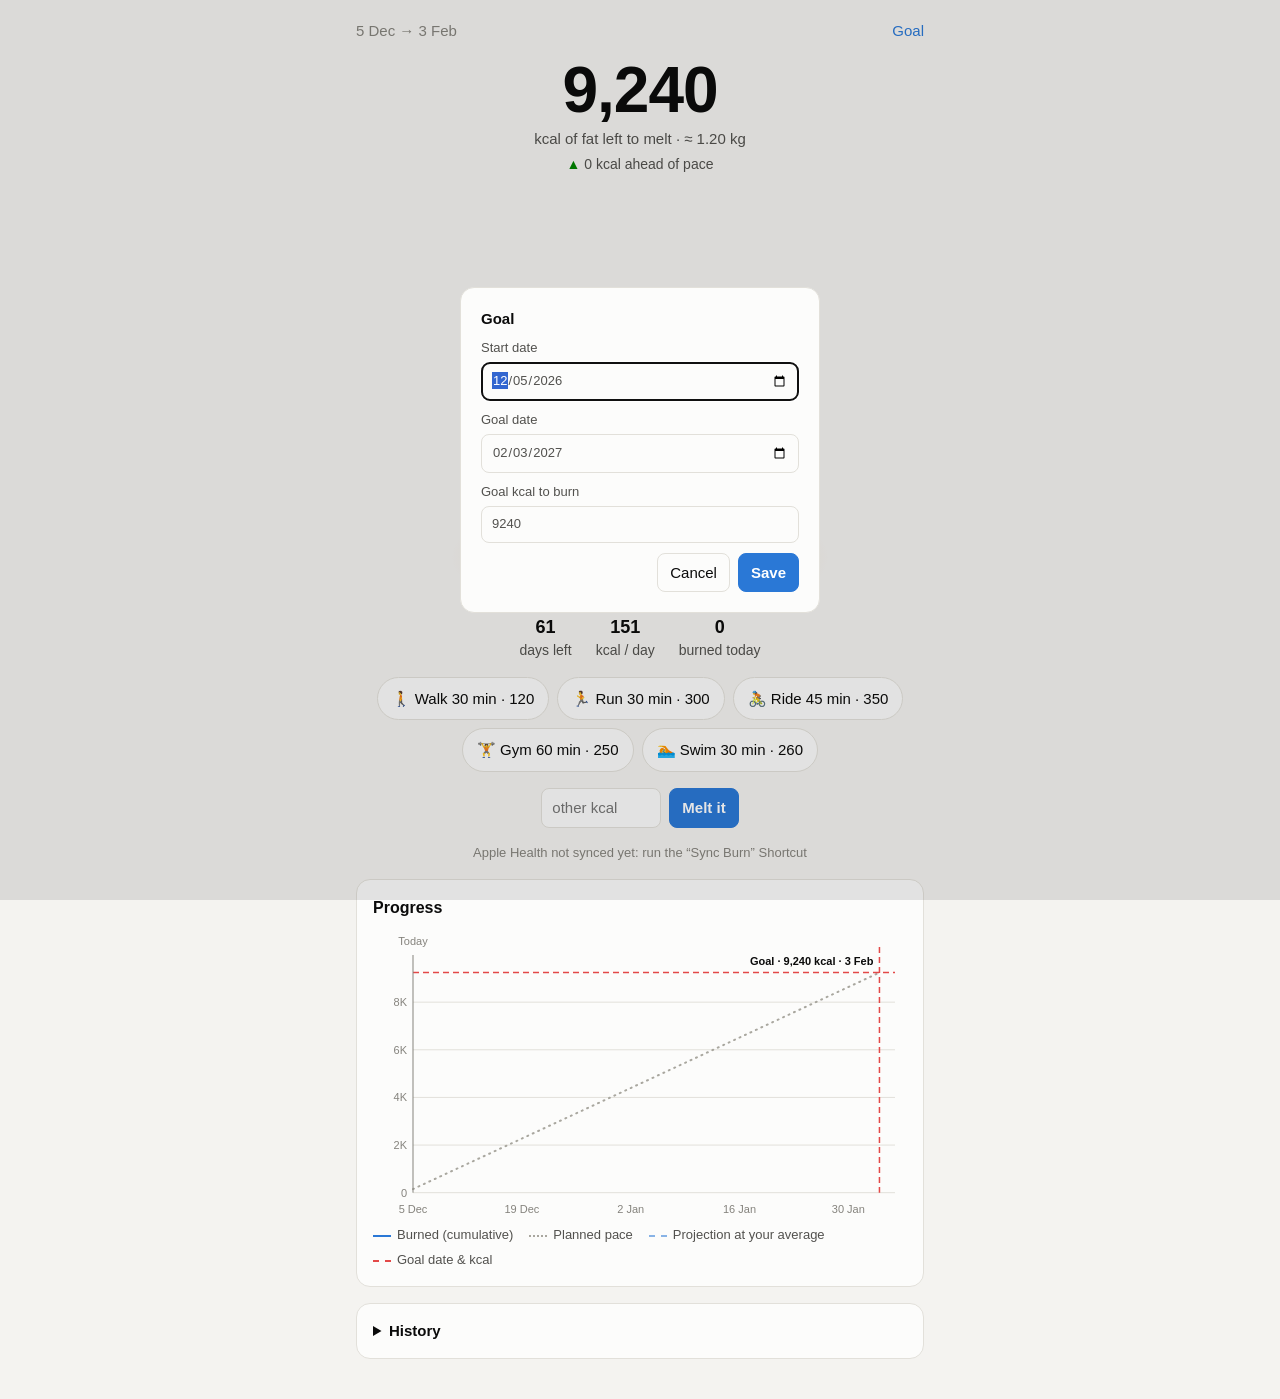
==== index.html @ 9212c3b6 "Add burn-goal app: melting fat block with trend chart Design chosen from the UI prototype (branch pr" ====
<!doctype html>
<html lang="en">
<head>
<meta charset="utf-8">
<meta name="viewport" content="width=device-width, initial-scale=1, viewport-fit=cover">
<title>Burn Goal</title>
<link rel="stylesheet" href="style.css">
</head>
<body>
<main class="app">
  <div class="top">
    <span id="range" class="muted"></span>
    <button class="link" id="open-settings">Goal</button>
  </div>

  <section class="count">
    <div class="big num" id="left-num"></div>
    <div class="sub" id="left-sub"></div>
    <div id="status" class="status"></div>
  </section>

  <div id="fat" class="fat"></div>

  <div class="facts">
    <div><b class="num" id="days-left"></b>days left</div>
    <div><b class="num" id="per-day"></b>kcal / day</div>
    <div><b class="num" id="today-kcal"></b>burned today</div>
  </div>

  <div class="chips" id="chips"></div>
  <form class="custom" id="custom-form">
    <input type="number" name="kcal" placeholder="other kcal" min="1" inputmode="numeric" required aria-label="Other kcal">
    <button class="primary">Melt it</button>
  </form>
  <p class="sync muted" id="sync-info"></p>

  <section class="card">
    <h2>Progress</h2>
    <div class="chart-wrap" id="chart"></div>
    <div class="legend">
      <span><i class="key burned"></i>Burned (cumulative)</span>
      <span><i class="key pace"></i>Planned pace</span>
      <span><i class="key projection"></i>Projection at your average</span>
      <span><i class="key goal"></i>Goal date &amp; kcal</span>
    </div>
  </section>

  <details class="card history">
    <summary>History</summary>
    <ul id="history"></ul>
  </details>
</main>

<dialog id="settings">
  <form method="dialog" id="settings-form">
    <strong>Goal</strong>
    <label>Start date <input type="date" name="startDate" required></label>
    <label>Goal date <input type="date" name="goalDate" required></label>
    <label>Goal kcal to burn <input type="number" name="goalKcal" min="1" step="1" required></label>
    <div class="actions">
      <button value="cancel" formnovalidate>Cancel</button>
      <button class="primary" value="save">Save</button>
    </div>
  </form>
</dialog>

<div class="toast" id="toast" role="status" aria-live="polite"></div>
<script type="module" src="src/app.js"></script>
</body>
</html>
---- style.css ----
:root {
  color-scheme: light;
  --surface-0: #f4f3f0;
  --surface-1: #fcfcfb;
  --border: #e2e0da;
  --text-primary: #0b0b0b;
  --text-secondary: #52514e;
  --text-muted: #85837d;
  --series-1: #2a78d6;
  --series-1-wash: rgba(42, 120, 214, .10);
  --pace: #a9a79f;
  --goal: #e34948;
  --good: #008300;
  --warn: #b86e00;
  --fat: #f7e4a4; --fat-edge: #e0c066; --fat-shade: #efd27f; --fat-marble: #fff4cf;
  --heat-a: rgba(235, 104, 52, .28); --heat-b: rgba(235, 104, 52, 0);
}
@media (prefers-color-scheme: dark) {
  :root:not([data-theme="light"]) {
    color-scheme: dark;
    --surface-0: #121211; --surface-1: #1a1a19; --border: #34332f;
    --text-primary: #f0efec; --text-secondary: #c3c2b7; --text-muted: #8f8d85;
    --series-1: #3987e5; --series-1-wash: rgba(57, 135, 229, .14); --pace: #6c6a63;
    --goal: #e66767; --good: #3fae3f; --warn: #e0a030;
    --fat: #e9cf7f; --fat-edge: #c9a645; --fat-shade: #d9b95e; --fat-marble: #f6e3a8;
    --heat-a: rgba(217, 89, 38, .35); --heat-b: rgba(217, 89, 38, 0);
  }
}

* { box-sizing: border-box; }
body { margin: 0; background: var(--surface-0); color: var(--text-primary);
       font: 15px/1.45 -apple-system, BlinkMacSystemFont, "Segoe UI", Roboto, sans-serif; }
button, input { font: inherit; color: inherit; }
input { background: var(--surface-1); border: 1px solid var(--border); border-radius: 8px; padding: 8px 10px; min-width: 0; }
button { cursor: pointer; border: 1px solid var(--border); background: var(--surface-1); border-radius: 8px; padding: 8px 12px; }
button.primary { background: var(--series-1); border-color: var(--series-1); color: #fff; font-weight: 600; }
button.link { border: 0; background: none; padding: 0; color: var(--series-1); }
.muted { color: var(--text-muted); }
.num { font-variant-numeric: tabular-nums; }
.card { width: 100%; background: var(--surface-1); border: 1px solid var(--border); border-radius: 14px; padding: 16px; }
.card h2 { margin: 0 0 8px; font-size: 16px; }

.app { max-width: 600px; margin: 0 auto; padding: max(20px, env(safe-area-inset-top)) 16px 40px;
       display: flex; flex-direction: column; align-items: center; gap: 16px; }
.top { width: 100%; display: flex; justify-content: space-between; align-items: center; }

/* Headline + fat block */
.count { text-align: center; }
.count .big { font-size: 64px; font-weight: 700; line-height: 1; letter-spacing: -1px; }
.count .sub { color: var(--text-secondary); margin-top: 6px; }
.status { font-size: 14px; margin-top: 4px; }
.status.good > span:first-child { color: var(--good); }
.status.warn > span:first-child { color: var(--warn); }
.status > span:last-child { color: var(--text-secondary); }
.fat { width: min(420px, 100%); background: radial-gradient(ellipse 60% 22% at 50% 90%, var(--heat-a), var(--heat-b) 75%); }
.fat svg { width: 100%; height: auto; display: block; }
.fat .fat-goal { font-size: 11px; fill: var(--text-muted); }
.fat .fat-done { font-size: 22px; font-weight: 700; fill: var(--text-primary); }
.drip { transform-box: fill-box; transform-origin: 50% 0; animation: drip 2.6s ease-in-out infinite; }
.drop { transform-box: fill-box; animation: fall 2.2s ease-in infinite; }
@keyframes drip { 0%, 100% { transform: scaleY(.55); } 50% { transform: scaleY(1.15); } }
@keyframes fall { 0% { transform: translateY(0); opacity: 0; } 15%, 85% { opacity: 1; } 100% { transform: translateY(var(--fall, 60px)); opacity: 0; } }
@media (prefers-reduced-motion: reduce) { .drip, .drop { animation: none; } }

.facts { display: flex; gap: 24px; justify-content: center; flex-wrap: wrap; color: var(--text-secondary); font-size: 14px; }
.facts b { color: var(--text-primary); font-size: 18px; display: block; text-align: center; }

/* Logging */
.chips { display: flex; gap: 8px; flex-wrap: wrap; justify-content: center; }
.chips button { border-radius: 999px; padding: 10px 14px; }
.chips button:active { transform: scale(.96); }
.custom { display: flex; gap: 8px; justify-content: center; }
.custom input { width: 120px; }
.sync { margin: 0; font-size: 13px; text-align: center; }

/* Chart */
.chart-wrap { position: relative; }
.chart-wrap svg { display: block; touch-action: pan-y; }
.chart-wrap text { fill: var(--text-muted); font-size: 11px; }
.chart-wrap text.strong { fill: var(--text-primary); font-weight: 600; }
.chart-wrap .grid { stroke: var(--border); }
.chart-wrap .pace { stroke: var(--pace); stroke-width: 2; stroke-dasharray: 1 5; stroke-linecap: round; }
.chart-wrap .projection { stroke: var(--series-1); stroke-opacity: .55; stroke-width: 2; stroke-dasharray: 6 5; }
.chart-wrap .goal { stroke: var(--goal); stroke-width: 1.5; stroke-dasharray: 6 4; }
.chart-wrap .today, .chart-wrap .crosshair { stroke: var(--text-muted); stroke-width: 1; }
.chart-wrap .area { fill: var(--series-1-wash); }
.chart-wrap .burned { fill: none; stroke: var(--series-1); stroke-width: 2; stroke-linejoin: round; stroke-linecap: round; }
.chart-wrap .dot { fill: var(--series-1); stroke: var(--surface-1); stroke-width: 2; }
.tip { position: absolute; pointer-events: none; background: var(--surface-1); border: 1px solid var(--border); border-radius: 8px;
       padding: 8px 10px; font-size: 13px; box-shadow: 0 4px 16px rgba(0, 0, 0, .12); white-space: nowrap; }
.legend { display: flex; gap: 6px 16px; flex-wrap: wrap; font-size: 13px; color: var(--text-secondary); margin-top: 6px; }
.legend .key { display: inline-block; width: 18px; height: 0; vertical-align: middle; margin-right: 6px; border-top: 2px solid; }
.legend .key.burned { border-color: var(--series-1); }
.legend .key.pace { border-color: var(--pace); border-top-style: dotted; }
.legend .key.projection { border-color: var(--series-1); border-top-style: dashed; opacity: .55; }
.legend .key.goal { border-color: var(--goal); border-top-style: dashed; }

/* History */
.history summary { cursor: pointer; font-weight: 600; }
.history ul { list-style: none; padding: 0; margin: 8px 0 0; }
.history li { padding: 8px 0; border-bottom: 1px solid var(--border); font-size: 14px; }
.history .day, .history .row { display: flex; justify-content: space-between; gap: 8px; }
.history .row { padding-left: 12px; font-size: 13px; }

/* Settings + toast */
dialog { border: 1px solid var(--border); border-radius: 14px; background: var(--surface-1); color: var(--text-primary);
         padding: 20px; width: min(360px, calc(100vw - 32px)); }
dialog form { display: grid; gap: 10px; }
dialog label { display: grid; gap: 4px; font-size: 13px; color: var(--text-secondary); }
dialog .actions { display: flex; gap: 8px; justify-content: flex-end; }
.toast { position: fixed; top: max(18px, env(safe-area-inset-top)); left: 50%; transform: translateX(-50%);
         background: var(--text-primary); color: var(--surface-1); padding: 8px 14px; border-radius: 999px;
         font-weight: 600; opacity: 0; transition: opacity .3s; pointer-events: none; white-space: nowrap; }
.toast.show { opacity: 1; }
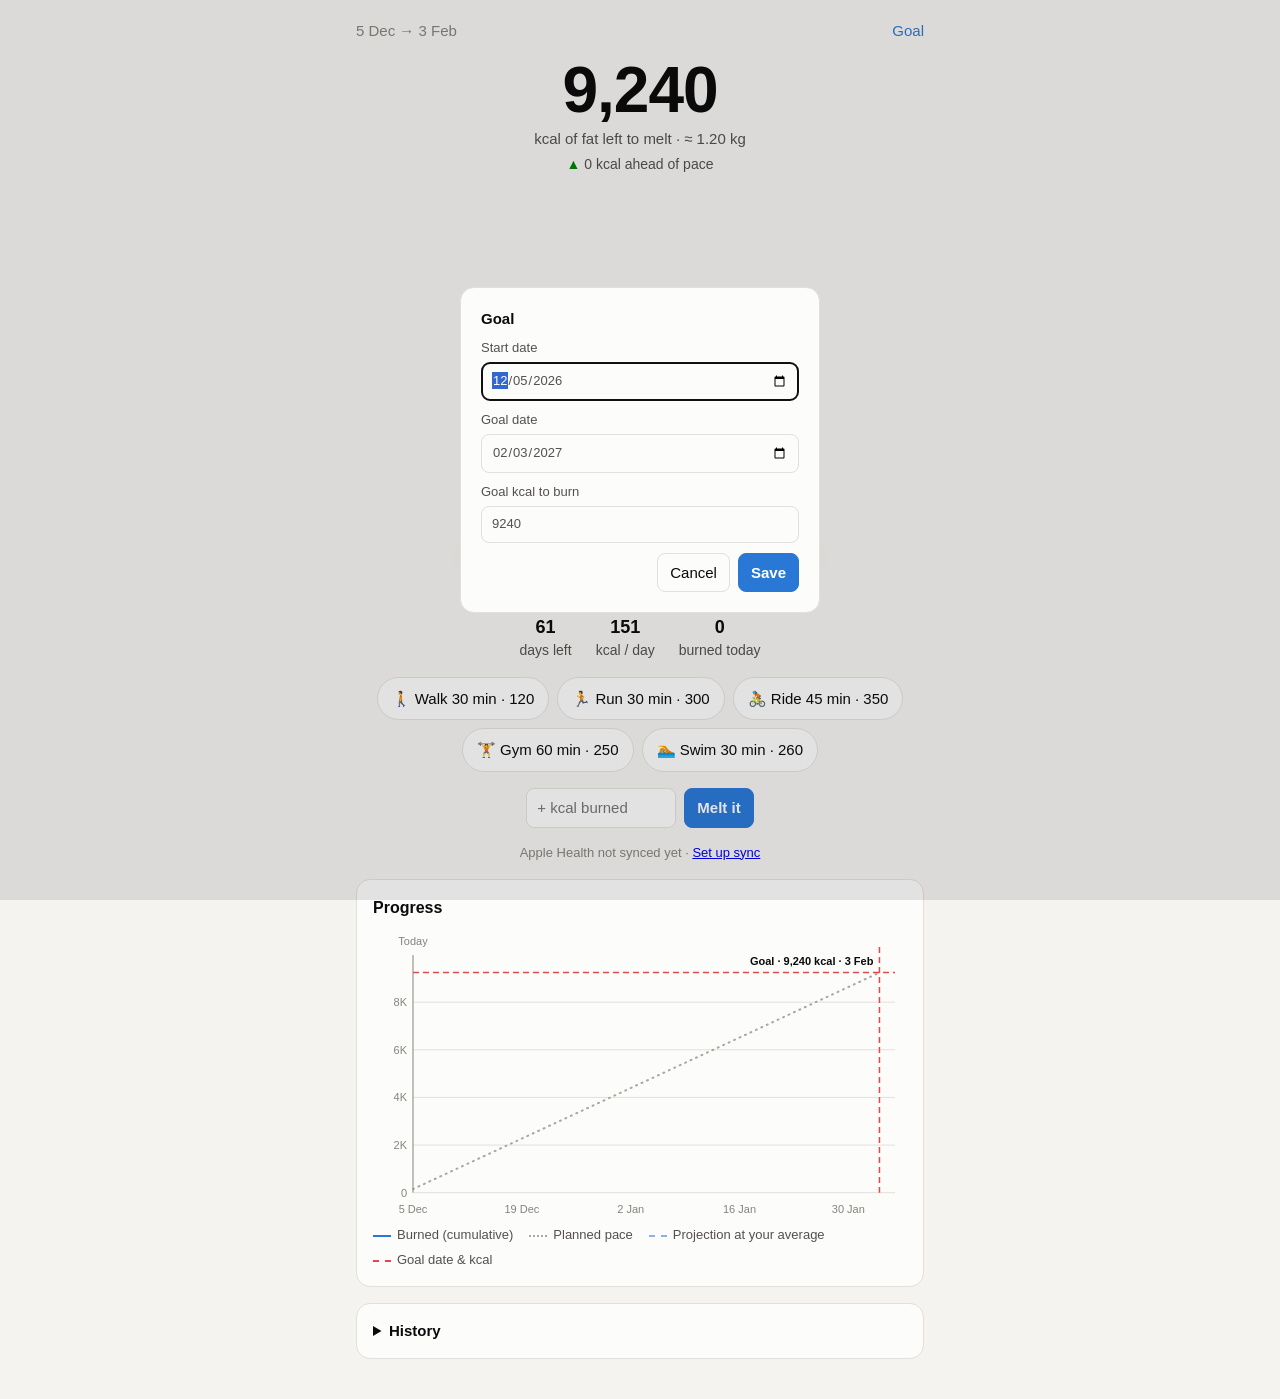
==== commit 72645fc7: "Guard against oversized manual kcal entries The free "other kcal" box looked like a goal field; typi" ====
--- a/index.html
+++ b/index.html
@@ -29,7 +29,7 @@
 
   <div class="chips" id="chips"></div>
   <form class="custom" id="custom-form">
-    <input type="number" name="kcal" placeholder="other kcal" min="1" inputmode="numeric" required aria-label="Other kcal">
+    <input type="number" name="kcal" placeholder="+ kcal burned" min="1" inputmode="numeric" required aria-label="Add kcal burned by hand">
     <button class="primary">Melt it</button>
   </form>
   <p class="sync muted" id="sync-info"></p>
--- a/style.css
+++ b/style.css
@@ -70,7 +70,7 @@
 .chips button { border-radius: 999px; padding: 10px 14px; }
 .chips button:active { transform: scale(.96); }
 .custom { display: flex; gap: 8px; justify-content: center; }
-.custom input { width: 120px; }
+.custom input { width: 150px; }
 .sync { margin: 0; font-size: 13px; text-align: center; }
 
 /* Chart */
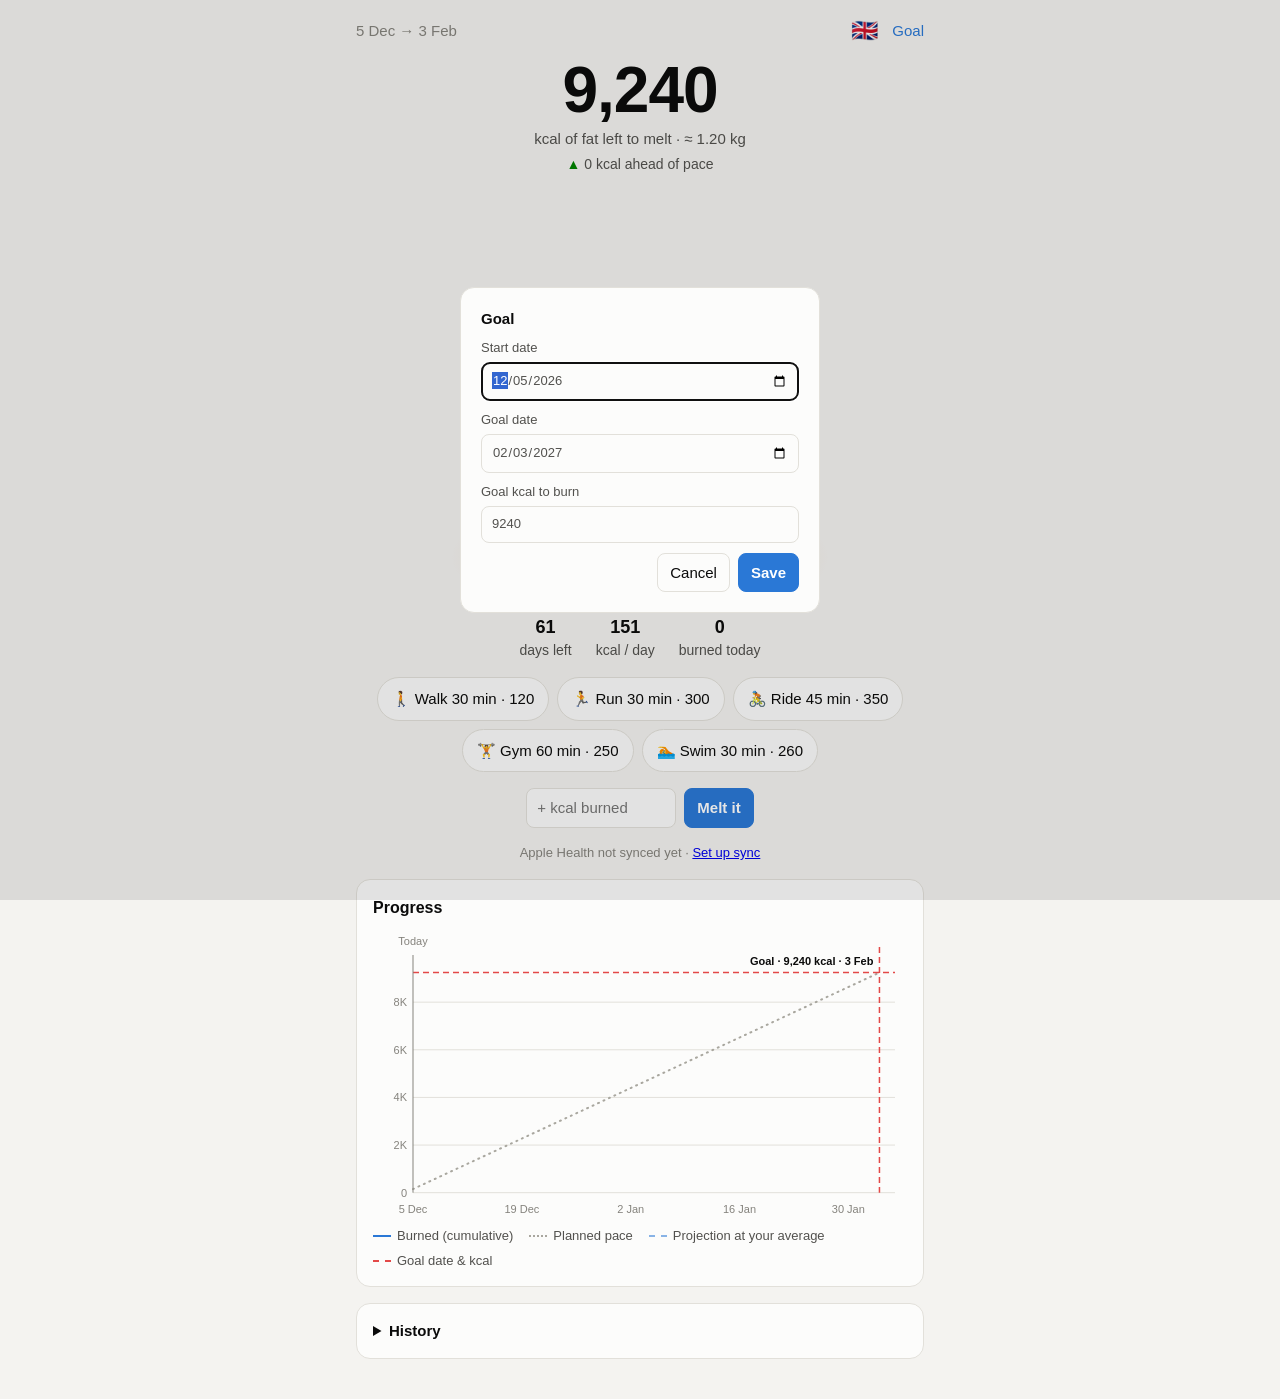
==== commit 7a64cace: "Add language modules with a flag picker; first module: Mandarin Strings live in src/locales/<code>.j" ====
--- a/index.html
+++ b/index.html
@@ -10,7 +10,10 @@
 <main class="app">
   <div class="top">
     <span id="range" class="muted"></span>
-    <button class="link" id="open-settings">Goal</button>
+    <div class="top-actions">
+      <label class="lang"><span id="lang-flag" aria-hidden="true"></span><select id="lang" data-i18n-aria-label="language"></select></label>
+      <button class="link" id="open-settings" data-i18n="goal">Goal</button>
+    </div>
   </div>
 
   <section class="count">
@@ -22,44 +25,45 @@
   <div id="fat" class="fat"></div>
 
   <div class="facts">
-    <div><b class="num" id="days-left"></b>days left</div>
-    <div><b class="num" id="per-day"></b>kcal / day</div>
-    <div><b class="num" id="today-kcal"></b>burned today</div>
+    <div><b class="num" id="days-left"></b><span data-i18n="daysLeft">days left</span></div>
+    <div><b class="num" id="per-day"></b><span data-i18n="perDay">kcal / day</span></div>
+    <div><b class="num" id="today-kcal"></b><span data-i18n="burnedToday">burned today</span></div>
   </div>
 
   <div class="chips" id="chips"></div>
   <form class="custom" id="custom-form">
-    <input type="number" name="kcal" placeholder="+ kcal burned" min="1" inputmode="numeric" required aria-label="Add kcal burned by hand">
-    <button class="primary">Melt it</button>
+    <input type="number" name="kcal" placeholder="+ kcal burned" min="1" inputmode="numeric" required aria-label="Add kcal burned by hand"
+           data-i18n-placeholder="addPlaceholder" data-i18n-aria-label="addLabel">
+    <button class="primary" data-i18n="meltIt">Melt it</button>
   </form>
   <p class="sync muted" id="sync-info"></p>
 
   <section class="card">
-    <h2>Progress</h2>
+    <h2 data-i18n="progress">Progress</h2>
     <div class="chart-wrap" id="chart"></div>
     <div class="legend">
-      <span><i class="key burned"></i>Burned (cumulative)</span>
-      <span><i class="key pace"></i>Planned pace</span>
-      <span><i class="key projection"></i>Projection at your average</span>
-      <span><i class="key goal"></i>Goal date &amp; kcal</span>
+      <span><i class="key burned"></i><span data-i18n="legendBurned">Burned (cumulative)</span></span>
+      <span><i class="key pace"></i><span data-i18n="legendPace">Planned pace</span></span>
+      <span><i class="key projection"></i><span data-i18n="legendProjection">Projection at your average</span></span>
+      <span><i class="key goal"></i><span data-i18n="legendGoal">Goal date &amp; kcal</span></span>
     </div>
   </section>
 
   <details class="card history">
-    <summary>History</summary>
+    <summary data-i18n="history">History</summary>
     <ul id="history"></ul>
   </details>
 </main>
 
 <dialog id="settings">
   <form method="dialog" id="settings-form">
-    <strong>Goal</strong>
-    <label>Start date <input type="date" name="startDate" required></label>
-    <label>Goal date <input type="date" name="goalDate" required></label>
-    <label>Goal kcal to burn <input type="number" name="goalKcal" min="1" step="1" required></label>
+    <strong data-i18n="goal">Goal</strong>
+    <label><span data-i18n="startDate">Start date</span> <input type="date" name="startDate" required></label>
+    <label><span data-i18n="goalDate">Goal date</span> <input type="date" name="goalDate" required></label>
+    <label><span data-i18n="goalKcal">Goal kcal to burn</span> <input type="number" name="goalKcal" min="1" step="1" required></label>
     <div class="actions">
-      <button value="cancel" formnovalidate>Cancel</button>
-      <button class="primary" value="save">Save</button>
+      <button value="cancel" formnovalidate data-i18n="cancel">Cancel</button>
+      <button class="primary" value="save" data-i18n="save">Save</button>
     </div>
   </form>
 </dialog>
--- a/style.css
+++ b/style.css
@@ -43,6 +43,11 @@
 .app { max-width: 600px; margin: 0 auto; padding: max(20px, env(safe-area-inset-top)) 16px 40px;
        display: flex; flex-direction: column; align-items: center; gap: 16px; }
 .top { width: 100%; display: flex; justify-content: space-between; align-items: center; }
+.top-actions { display: flex; gap: 14px; align-items: center; }
+/* The flag shows the language; an invisible native select on top of it opens the system picker */
+.lang { position: relative; font-size: 22px; line-height: 1; cursor: pointer; }
+.lang select { position: absolute; inset: 0; width: 100%; opacity: 0; cursor: pointer; font-size: 16px; }
+.lang:focus-within { outline: 2px solid var(--series-1); outline-offset: 3px; border-radius: 4px; }
 
 /* Headline + fat block */
 .count { text-align: center; }
